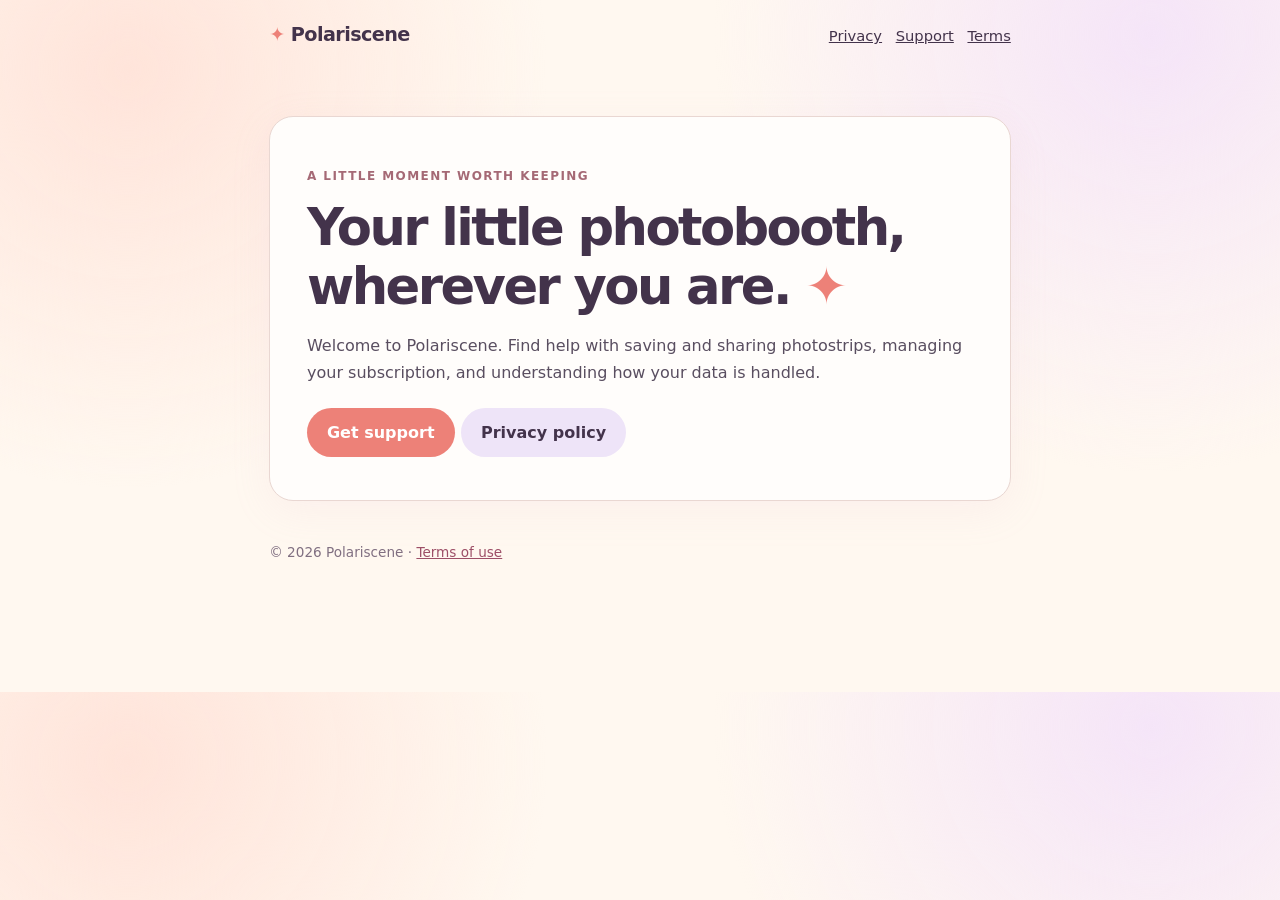
==== index.html @ 7f91edd8 "Add files via upload" ====
<!doctype html><html lang="en"><head><meta charset="utf-8"><meta name="viewport" content="width=device-width,initial-scale=1"><title>Polariscene | Support & Privacy</title><meta name="description" content="Official support, privacy policy, and subscription information for Polariscene."><link rel="stylesheet" href="style.css"></head><body><header class="top"><a class="brand" href="index.html"><span class="star">✦</span> Polariscene</a><nav><a href="privacy.html">Privacy</a><a href="support.html">Support</a><a href="terms.html">Terms</a></nav></header><main><section class="panel"><p class="eyebrow">A little moment worth keeping</p><h1>Your little photobooth, wherever you are. <span class="star">✦</span></h1><p>Welcome to Polariscene. Find help with saving and sharing photostrips, managing your subscription, and understanding how your data is handled.</p><a class="button" href="support.html">Get support</a><a class="button secondary" href="privacy.html">Privacy policy</a></section><footer>© 2026 Polariscene · <a href="terms.html">Terms of use</a></footer></main></body></html>
---- style.css ----
:root{color-scheme:light;--cream:#fff8f0;--ink:#43334b;--muted:#806f81;--coral:#ed8178;--line:#e9d7d2;--lav:#eee4f8}*{box-sizing:border-box}body{margin:0;background:radial-gradient(circle at 90% 5%,#f5e5f8,transparent 33%),radial-gradient(circle at 10% 10%,#ffe4da,transparent 32%),var(--cream);color:var(--ink);font:16px/1.7 system-ui,-apple-system,Segoe UI,sans-serif}main{max-width:780px;margin:4rem auto;padding:0 1.2rem 4rem}.top{display:flex;align-items:center;justify-content:space-between;gap:1rem;margin:1.2rem auto;max-width:780px;padding:0 1.2rem;flex-wrap:wrap}.brand{text-decoration:none;color:var(--ink);font-size:1.2rem;font-weight:800;letter-spacing:-.03em}.star{color:var(--coral)}nav{display:flex;gap:.85rem;flex-wrap:wrap}nav a{color:var(--ink);font-size:.92rem}h1{font-size:clamp(2rem,6vw,3.2rem);letter-spacing:-.05em;line-height:1.15;margin:0 0 1rem}h2{font-size:1.22rem;margin:2rem 0 .45rem}p,li{color:#594e60}a{color:#9d4f67}a:hover{text-decoration:none}.eyebrow{text-transform:uppercase;letter-spacing:.12em;color:#a56975;font-weight:700;font-size:.75rem}.panel{background:#fffdfb;border:1px solid var(--line);border-radius:24px;padding:clamp(1.25rem,4vw,2.3rem);box-shadow:0 10px 40px #d8abc91c}.button{display:inline-block;background:var(--coral);color:white;text-decoration:none;border-radius:100px;padding:.7rem 1.25rem;font-weight:700;margin:.35rem .4rem .35rem 0}.button.secondary{background:var(--lav);color:var(--ink)}footer{margin-top:2.5rem;color:var(--muted);font-size:.85rem}.note{border-left:3px solid var(--coral);padding-left:1rem}.date{color:var(--muted);font-size:.9rem}ul{padding-left:1.4rem}
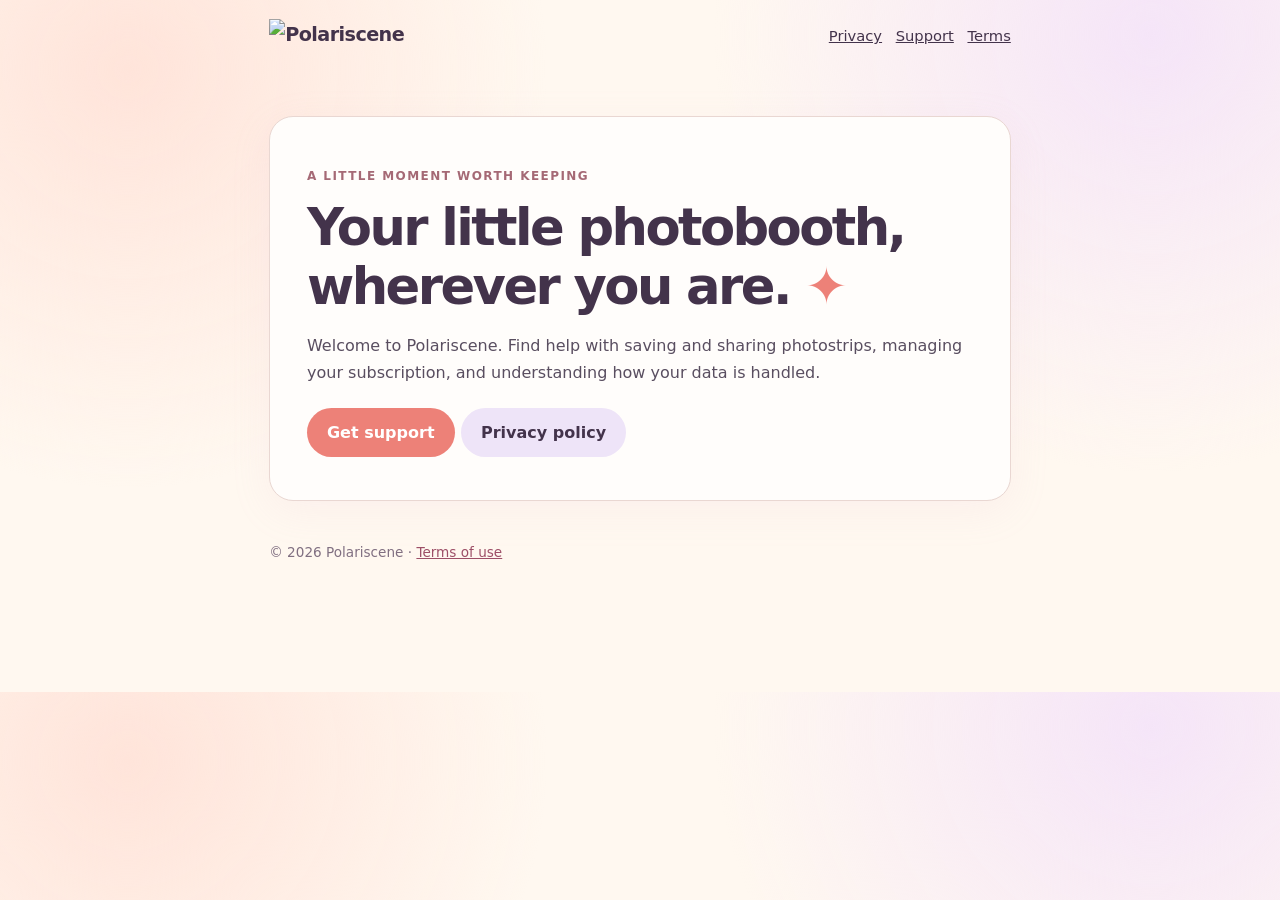
==== commit 9ce0fa6e: "Add files via upload" ====
--- a/index.html
+++ b/index.html
@@ -1 +1,7 @@
-<!doctype html><html lang="en"><head><meta charset="utf-8"><meta name="viewport" content="width=device-width,initial-scale=1"><title>Polariscene | Support & Privacy</title><meta name="description" content="Official support, privacy policy, and subscription information for Polariscene."><link rel="stylesheet" href="style.css"></head><body><header class="top"><a class="brand" href="index.html"><span class="star">✦</span> Polariscene</a><nav><a href="privacy.html">Privacy</a><a href="support.html">Support</a><a href="terms.html">Terms</a></nav></header><main><section class="panel"><p class="eyebrow">A little moment worth keeping</p><h1>Your little photobooth, wherever you are. <span class="star">✦</span></h1><p>Welcome to Polariscene. Find help with saving and sharing photostrips, managing your subscription, and understanding how your data is handled.</p><a class="button" href="support.html">Get support</a><a class="button secondary" href="privacy.html">Privacy policy</a></section><footer>© 2026 Polariscene · <a href="terms.html">Terms of use</a></footer></main></body></html>
+<!doctype html><html lang="en"><head><meta charset="utf-8"><meta name="viewport" content="width=device-width,initial-scale=1"><title>Polariscene | Support & Privacy</title><meta name="description" content="Official support, privacy policy, and subscription information for Polariscene."><link rel="stylesheet" href="style.css"></head><body><header class="top"><a class="brand" href="index.html">
+  <img
+    src="polariscene-logo.png"
+    alt="Polariscene"
+    class="brand-logo"
+  >
+</a><nav><a href="privacy.html">Privacy</a><a href="support.html">Support</a><a href="terms.html">Terms</a></nav></header><main><section class="panel"><p class="eyebrow">A little moment worth keeping</p><h1>Your little photobooth, wherever you are. <span class="star">✦</span></h1><p>Welcome to Polariscene. Find help with saving and sharing photostrips, managing your subscription, and understanding how your data is handled.</p><a class="button" href="support.html">Get support</a><a class="button secondary" href="privacy.html">Privacy policy</a></section><footer>© 2026 Polariscene · <a href="terms.html">Terms of use</a></footer></main></body></html>
--- a/style.css
+++ b/style.css
@@ -1 +1,23 @@
 :root{color-scheme:light;--cream:#fff8f0;--ink:#43334b;--muted:#806f81;--coral:#ed8178;--line:#e9d7d2;--lav:#eee4f8}*{box-sizing:border-box}body{margin:0;background:radial-gradient(circle at 90% 5%,#f5e5f8,transparent 33%),radial-gradient(circle at 10% 10%,#ffe4da,transparent 32%),var(--cream);color:var(--ink);font:16px/1.7 system-ui,-apple-system,Segoe UI,sans-serif}main{max-width:780px;margin:4rem auto;padding:0 1.2rem 4rem}.top{display:flex;align-items:center;justify-content:space-between;gap:1rem;margin:1.2rem auto;max-width:780px;padding:0 1.2rem;flex-wrap:wrap}.brand{text-decoration:none;color:var(--ink);font-size:1.2rem;font-weight:800;letter-spacing:-.03em}.star{color:var(--coral)}nav{display:flex;gap:.85rem;flex-wrap:wrap}nav a{color:var(--ink);font-size:.92rem}h1{font-size:clamp(2rem,6vw,3.2rem);letter-spacing:-.05em;line-height:1.15;margin:0 0 1rem}h2{font-size:1.22rem;margin:2rem 0 .45rem}p,li{color:#594e60}a{color:#9d4f67}a:hover{text-decoration:none}.eyebrow{text-transform:uppercase;letter-spacing:.12em;color:#a56975;font-weight:700;font-size:.75rem}.panel{background:#fffdfb;border:1px solid var(--line);border-radius:24px;padding:clamp(1.25rem,4vw,2.3rem);box-shadow:0 10px 40px #d8abc91c}.button{display:inline-block;background:var(--coral);color:white;text-decoration:none;border-radius:100px;padding:.7rem 1.25rem;font-weight:700;margin:.35rem .4rem .35rem 0}.button.secondary{background:var(--lav);color:var(--ink)}footer{margin-top:2.5rem;color:var(--muted);font-size:.85rem}.note{border-left:3px solid var(--coral);padding-left:1rem}.date{color:var(--muted);font-size:.9rem}ul{padding-left:1.4rem}
+
+/* Polariscene Vintage Wordmark */
+
+.brand {
+  display: inline-flex;
+  align-items: center;
+  text-decoration: none;
+}
+
+.brand-logo {
+  display: block;
+  width: 165px;
+  max-width: 100%;
+  height: auto;
+  object-fit: contain;
+}
+
+@media (max-width: 480px) {
+  .brand-logo {
+    width: 145px;
+  }
+}
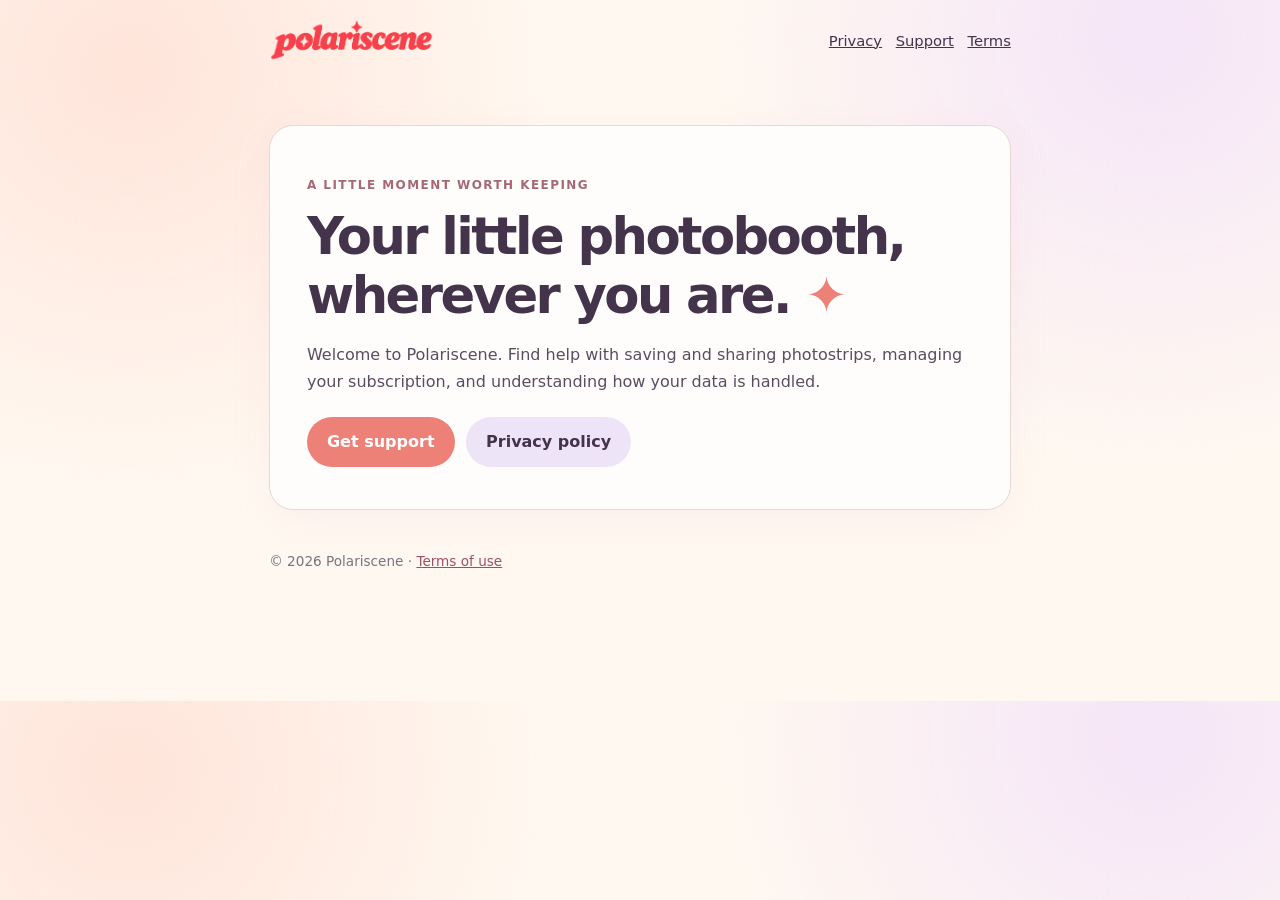
==== commit 89b37e63: "Clean up Polariscene legal website" ====
--- a/index.html
+++ b/index.html
@@ -1,7 +1,34 @@
-<!doctype html><html lang="en"><head><meta charset="utf-8"><meta name="viewport" content="width=device-width,initial-scale=1"><title>Polariscene | Support & Privacy</title><meta name="description" content="Official support, privacy policy, and subscription information for Polariscene."><link rel="stylesheet" href="style.css"></head><body><header class="top"><a class="brand" href="index.html">
-  <img
-    src="polariscene-logo.png"
-    alt="Polariscene"
-    class="brand-logo"
-  >
-</a><nav><a href="privacy.html">Privacy</a><a href="support.html">Support</a><a href="terms.html">Terms</a></nav></header><main><section class="panel"><p class="eyebrow">A little moment worth keeping</p><h1>Your little photobooth, wherever you are. <span class="star">✦</span></h1><p>Welcome to Polariscene. Find help with saving and sharing photostrips, managing your subscription, and understanding how your data is handled.</p><a class="button" href="support.html">Get support</a><a class="button secondary" href="privacy.html">Privacy policy</a></section><footer>© 2026 Polariscene · <a href="terms.html">Terms of use</a></footer></main></body></html>
+<!doctype html>
+<html lang="en">
+  <head>
+    <meta charset="utf-8">
+    <meta name="viewport" content="width=device-width,initial-scale=1">
+    <title>Polariscene | Support & Privacy</title>
+    <meta name="description" content="Official support, privacy policy, and subscription information for Polariscene.">
+    <link rel="stylesheet" href="style.css">
+  </head>
+  <body>
+    <header class="top">
+      <a class="brand" href="index.html">
+      <img src="polariscene-logo.png" alt="Polariscene" class="brand-logo">
+      </a>
+      <nav>
+        <a href="privacy.html">Privacy</a>
+        <a href="support.html">Support</a>
+        <a href="terms.html">Terms</a>
+      </nav>
+    </header>
+    <main>
+      <section class="panel">
+        <p class="eyebrow">A little moment worth keeping</p>
+        <h1>Your little photobooth, wherever you are. <span class="star">✦</span>
+        </h1>
+        <p>Welcome to Polariscene. Find help with saving and sharing photostrips, managing your subscription, and understanding how your data is handled.</p>
+        <a class="button" href="support.html">Get support</a>
+        <a class="button secondary" href="privacy.html">Privacy policy</a>
+      </section>
+      <footer>© 2026 Polariscene · <a href="terms.html">Terms of use</a>
+    </footer>
+  </main>
+</body>
+</html>
--- a/style.css
+++ b/style.css
@@ -1,4 +1,141 @@
-:root{color-scheme:light;--cream:#fff8f0;--ink:#43334b;--muted:#806f81;--coral:#ed8178;--line:#e9d7d2;--lav:#eee4f8}*{box-sizing:border-box}body{margin:0;background:radial-gradient(circle at 90% 5%,#f5e5f8,transparent 33%),radial-gradient(circle at 10% 10%,#ffe4da,transparent 32%),var(--cream);color:var(--ink);font:16px/1.7 system-ui,-apple-system,Segoe UI,sans-serif}main{max-width:780px;margin:4rem auto;padding:0 1.2rem 4rem}.top{display:flex;align-items:center;justify-content:space-between;gap:1rem;margin:1.2rem auto;max-width:780px;padding:0 1.2rem;flex-wrap:wrap}.brand{text-decoration:none;color:var(--ink);font-size:1.2rem;font-weight:800;letter-spacing:-.03em}.star{color:var(--coral)}nav{display:flex;gap:.85rem;flex-wrap:wrap}nav a{color:var(--ink);font-size:.92rem}h1{font-size:clamp(2rem,6vw,3.2rem);letter-spacing:-.05em;line-height:1.15;margin:0 0 1rem}h2{font-size:1.22rem;margin:2rem 0 .45rem}p,li{color:#594e60}a{color:#9d4f67}a:hover{text-decoration:none}.eyebrow{text-transform:uppercase;letter-spacing:.12em;color:#a56975;font-weight:700;font-size:.75rem}.panel{background:#fffdfb;border:1px solid var(--line);border-radius:24px;padding:clamp(1.25rem,4vw,2.3rem);box-shadow:0 10px 40px #d8abc91c}.button{display:inline-block;background:var(--coral);color:white;text-decoration:none;border-radius:100px;padding:.7rem 1.25rem;font-weight:700;margin:.35rem .4rem .35rem 0}.button.secondary{background:var(--lav);color:var(--ink)}footer{margin-top:2.5rem;color:var(--muted);font-size:.85rem}.note{border-left:3px solid var(--coral);padding-left:1rem}.date{color:var(--muted);font-size:.9rem}ul{padding-left:1.4rem}
+:root {
+  color-scheme:light;
+  --cream:#fff8f0;
+  --ink:#43334b;
+  --muted:#806f81;
+  --coral:#ed8178;
+  --line:#e9d7d2;
+  --lav:#eee4f8
+}
+
+* {
+  box-sizing:border-box
+}
+
+body {
+  margin:0;
+  background:radial-gradient(circle at 90% 5%,#f5e5f8,transparent 33%),radial-gradient(circle at 10% 10%,#ffe4da,transparent 32%),var(--cream);
+  color:var(--ink);
+  font:16px/1.7 system-ui,-apple-system,Segoe UI,sans-serif
+}
+
+main {
+  max-width:780px;
+  margin:4rem auto;
+  padding:0 1.2rem 4rem
+}
+
+.top {
+  display:flex;
+  align-items:center;
+  justify-content:space-between;
+  gap:1rem;
+  margin:1.2rem auto;
+  max-width:780px;
+  padding:0 1.2rem;
+  flex-wrap:wrap
+}
+
+.brand {
+  text-decoration:none;
+  color:var(--ink);
+  font-size:1.2rem;
+  font-weight:800;
+  letter-spacing:-.03em
+}
+
+.star {
+  color:var(--coral)
+}
+
+nav {
+  display:flex;
+  gap:.85rem;
+  flex-wrap:wrap
+}
+
+nav a {
+  color:var(--ink);
+  font-size:.92rem
+}
+
+h1 {
+  font-size:clamp(2rem,6vw,3.2rem);
+  letter-spacing:-.05em;
+  line-height:1.15;
+  margin:0 0 1rem
+}
+
+h2 {
+  font-size:1.22rem;
+  margin:2rem 0 .45rem
+}
+
+p,li {
+  color:#594e60
+}
+
+a {
+  color:#9d4f67
+}
+
+a:hover {
+  text-decoration:none
+}
+
+.eyebrow {
+  text-transform:uppercase;
+  letter-spacing:.12em;
+  color:#a56975;
+  font-weight:700;
+  font-size:.75rem
+}
+
+.panel {
+  background:#fffdfb;
+  border:1px solid var(--line);
+  border-radius:24px;
+  padding:clamp(1.25rem,4vw,2.3rem);
+  box-shadow:0 10px 40px #d8abc91c
+}
+
+.button {
+  display:inline-block;
+  background:var(--coral);
+  color:white;
+  text-decoration:none;
+  border-radius:100px;
+  padding:.7rem 1.25rem;
+  font-weight:700;
+  margin:.35rem .4rem .35rem 0
+}
+
+.button.secondary {
+  background:var(--lav);
+  color:var(--ink)
+}
+
+footer {
+  margin-top:2.5rem;
+  color:var(--muted);
+  font-size:.85rem
+}
+
+.note {
+  border-left:3px solid var(--coral);
+  padding-left:1rem
+}
+
+.date {
+  color:var(--muted);
+  font-size:.9rem
+}
+
+ul {
+  padding-left:1.4rem
+}
+
+
 
 /* Polariscene Vintage Wordmark */
 
@@ -8,6 +145,8 @@
   text-decoration: none;
 }
 
+
+
 .brand-logo {
   display: block;
   width: 165px;
@@ -16,8 +155,12 @@
   object-fit: contain;
 }
 
+
+
 @media (max-width: 480px) {
   .brand-logo {
-    width: 145px;
-  }
-}+  width: 145px;
+}
+
+
+}
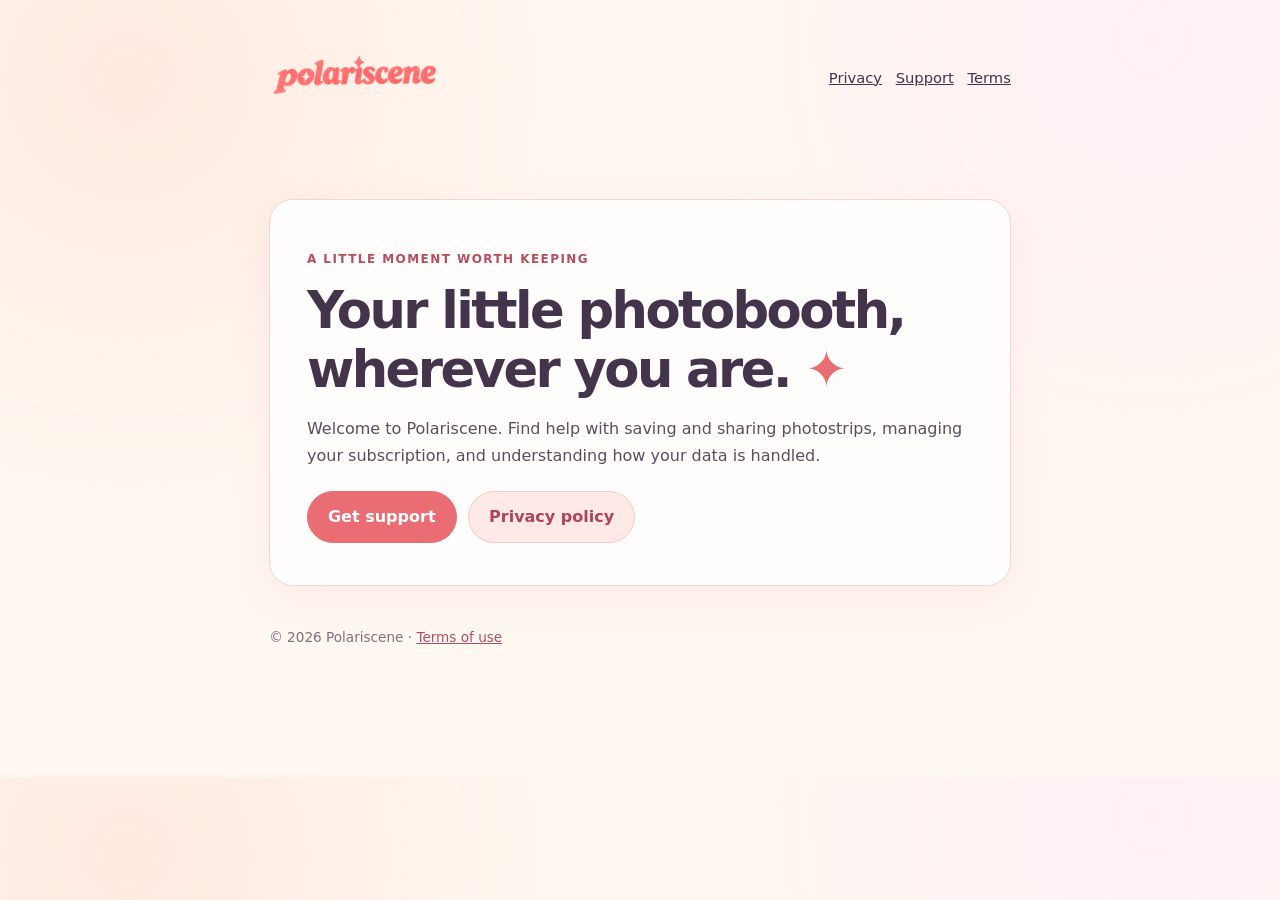
==== commit 06f1cd83: "Refresh website stylesheet cache" ====
--- a/index.html
+++ b/index.html
@@ -5,7 +5,7 @@
     <meta name="viewport" content="width=device-width,initial-scale=1">
     <title>Polariscene | Support & Privacy</title>
     <meta name="description" content="Official support, privacy policy, and subscription information for Polariscene.">
-    <link rel="stylesheet" href="style.css">
+    <link rel="stylesheet" href="style.css?v=de8242a">
   </head>
   <body>
     <header class="top">
--- a/style.css
+++ b/style.css
@@ -1,166 +1,200 @@
 :root {
-  color-scheme:light;
-  --cream:#fff8f0;
-  --ink:#43334b;
-  --muted:#806f81;
-  --coral:#ed8178;
-  --line:#e9d7d2;
-  --lav:#eee4f8
+  color-scheme: light;
+  --cream: #fff8f0;
+  --ink: #43334b;
+  --muted: #806f81;
+  --coral: #e96d73;
+  --coral-hover: #d95c65;
+  --coral-soft: #ffe9e6;
+  --coral-line: #f5c9c5;
+  --line: #efd8d3;
+  --lav: #ffe9e6;
 }
 
 * {
-  box-sizing:border-box
+  box-sizing: border-box;
 }
 
 body {
-  margin:0;
-  background:radial-gradient(circle at 90% 5%,#f5e5f8,transparent 33%),radial-gradient(circle at 10% 10%,#ffe4da,transparent 32%),var(--cream);
-  color:var(--ink);
-  font:16px/1.7 system-ui,-apple-system,Segoe UI,sans-serif
+  margin: 0;
+  background:
+    radial-gradient(
+      circle at 90% 5%,
+      #fff0f6,
+      transparent 33%
+    ),
+    radial-gradient(
+      circle at 10% 10%,
+      #ffe9e1,
+      transparent 32%
+    ),
+    var(--cream);
+  color: var(--ink);
+  font: 16px/1.7 system-ui, -apple-system, Segoe UI, sans-serif;
 }
 
 main {
-  max-width:780px;
-  margin:4rem auto;
-  padding:0 1.2rem 4rem
+  max-width: 780px;
+  margin: 4rem auto;
+  padding: 0 1.2rem 4rem;
 }
 
 .top {
-  display:flex;
-  align-items:center;
-  justify-content:space-between;
-  gap:1rem;
-  margin:1.2rem auto;
-  max-width:780px;
-  padding:0 1.2rem;
-  flex-wrap:wrap
-}
-
-.brand {
-  text-decoration:none;
-  color:var(--ink);
-  font-size:1.2rem;
-  font-weight:800;
-  letter-spacing:-.03em
-}
-
-.star {
-  color:var(--coral)
-}
-
-nav {
-  display:flex;
-  gap:.85rem;
-  flex-wrap:wrap
-}
-
-nav a {
-  color:var(--ink);
-  font-size:.92rem
-}
-
-h1 {
-  font-size:clamp(2rem,6vw,3.2rem);
-  letter-spacing:-.05em;
-  line-height:1.15;
-  margin:0 0 1rem
-}
-
-h2 {
-  font-size:1.22rem;
-  margin:2rem 0 .45rem
-}
-
-p,li {
-  color:#594e60
-}
-
-a {
-  color:#9d4f67
-}
-
-a:hover {
-  text-decoration:none
-}
-
-.eyebrow {
-  text-transform:uppercase;
-  letter-spacing:.12em;
-  color:#a56975;
-  font-weight:700;
-  font-size:.75rem
-}
-
-.panel {
-  background:#fffdfb;
-  border:1px solid var(--line);
-  border-radius:24px;
-  padding:clamp(1.25rem,4vw,2.3rem);
-  box-shadow:0 10px 40px #d8abc91c
-}
-
-.button {
-  display:inline-block;
-  background:var(--coral);
-  color:white;
-  text-decoration:none;
-  border-radius:100px;
-  padding:.7rem 1.25rem;
-  font-weight:700;
-  margin:.35rem .4rem .35rem 0
-}
-
-.button.secondary {
-  background:var(--lav);
-  color:var(--ink)
-}
-
-footer {
-  margin-top:2.5rem;
-  color:var(--muted);
-  font-size:.85rem
-}
-
-.note {
-  border-left:3px solid var(--coral);
-  padding-left:1rem
-}
-
-.date {
-  color:var(--muted);
-  font-size:.9rem
-}
-
-ul {
-  padding-left:1.4rem
-}
-
-
-
-/* Polariscene Vintage Wordmark */
+  display: flex;
+  align-items: center;
+  justify-content: space-between;
+  gap: 1rem;
+  margin: 1.2rem auto;
+  max-width: 780px;
+  padding: 0 1.2rem;
+  flex-wrap: wrap;
+}
 
 .brand {
   display: inline-flex;
   align-items: center;
+  max-width: 100%;
   text-decoration: none;
-}
-
-
+  color: var(--ink);
+  font-size: 1.2rem;
+  font-weight: 800;
+  letter-spacing: -0.03em;
+}
 
 .brand-logo {
   display: block;
-  width: 165px;
+  width: 174px;
   max-width: 100%;
   height: auto;
   object-fit: contain;
 }
 
-
+.star {
+  color: var(--coral);
+}
+
+nav {
+  display: flex;
+  gap: 0.85rem;
+  flex-wrap: wrap;
+}
+
+nav a {
+  color: var(--ink);
+  font-size: 0.92rem;
+}
+
+nav a:hover {
+  color: var(--coral-hover);
+}
+
+h1 {
+  font-size: clamp(2rem, 6vw, 3.2rem);
+  letter-spacing: -0.05em;
+  line-height: 1.15;
+  margin: 0 0 1rem;
+}
+
+h2 {
+  font-size: 1.22rem;
+  margin: 2rem 0 0.45rem;
+}
+
+p,
+li {
+  color: #594e60;
+}
+
+a {
+  color: #b54d60;
+}
+
+a:hover {
+  text-decoration: none;
+}
+
+.eyebrow {
+  text-transform: uppercase;
+  letter-spacing: 0.12em;
+  color: #b54d60;
+  font-weight: 700;
+  font-size: 0.75rem;
+}
+
+.panel {
+  background: #fffdfb;
+  border: 1px solid var(--line);
+  border-radius: 24px;
+  padding: clamp(1.25rem, 4vw, 2.3rem);
+  box-shadow: 0 10px 40px rgba(216, 140, 156, 0.12);
+}
+
+.button {
+  display: inline-block;
+  background: var(--coral);
+  color: #ffffff;
+  text-decoration: none;
+  border: 1px solid var(--coral);
+  border-radius: 100px;
+  padding: 0.7rem 1.25rem;
+  font-weight: 700;
+  margin: 0.35rem 0.4rem 0.35rem 0;
+  transition:
+    background-color 0.2s ease,
+    border-color 0.2s ease,
+    color 0.2s ease,
+    transform 0.2s ease,
+    box-shadow 0.2s ease;
+}
+
+.button:hover {
+  background: var(--coral-hover);
+  border-color: var(--coral-hover);
+  color: #ffffff;
+  transform: translateY(-2px);
+  box-shadow: 0 6px 18px rgba(233, 109, 115, 0.18);
+}
+
+.button.secondary {
+  background: var(--coral-soft);
+  color: #ad4557;
+  border: 1px solid var(--coral-line);
+  box-shadow: none;
+}
+
+.button.secondary:hover {
+  background: #ffddd9;
+  color: #a43c50;
+  border-color: #f0b8b3;
+  box-shadow: 0 6px 16px rgba(233, 109, 115, 0.1);
+}
+
+footer {
+  margin-top: 2.5rem;
+  color: var(--muted);
+  font-size: 0.85rem;
+}
+
+footer a {
+  color: #b54d60;
+}
+
+.note {
+  border-left: 3px solid var(--coral);
+  padding-left: 1rem;
+}
+
+.date {
+  color: var(--muted);
+  font-size: 0.9rem;
+}
+
+ul {
+  padding-left: 1.4rem;
+}
 
 @media (max-width: 480px) {
   .brand-logo {
-  width: 145px;
-}
-
-
-}
+    width: 148px;
+  }
+}
